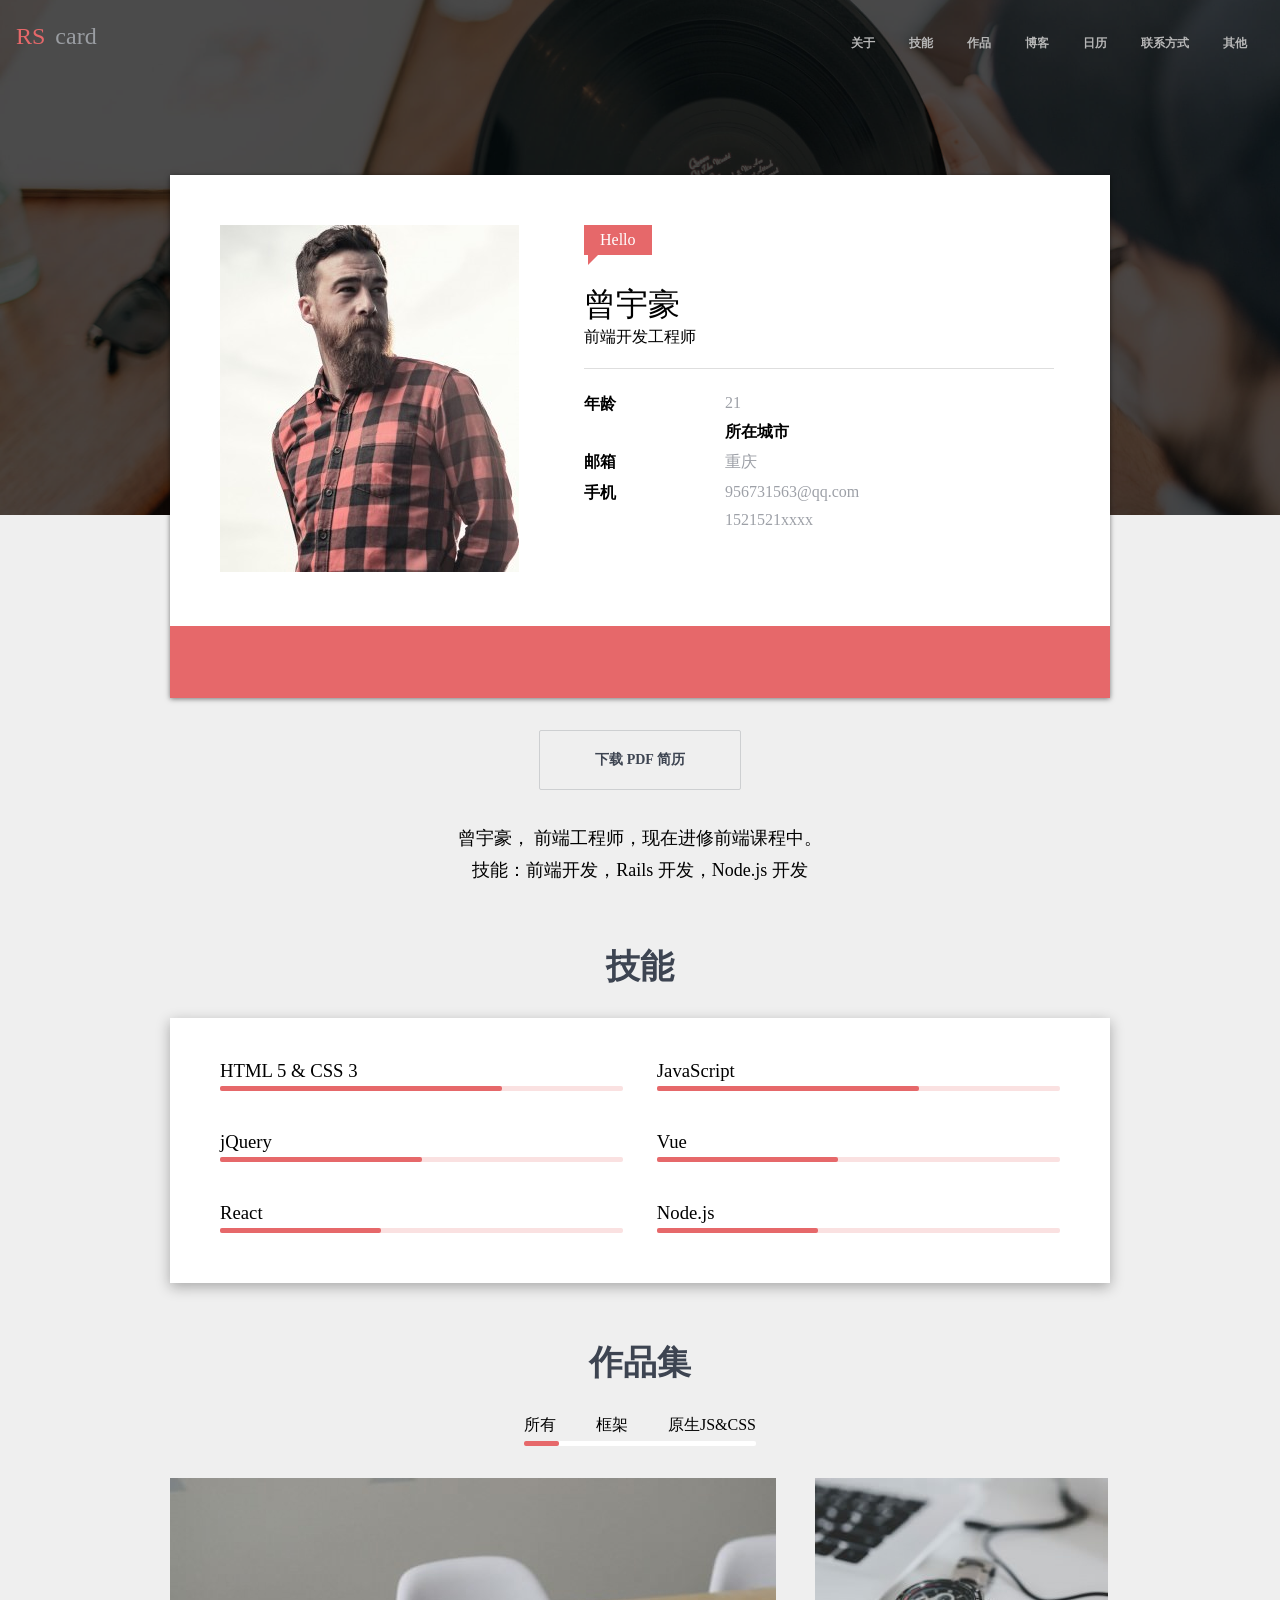
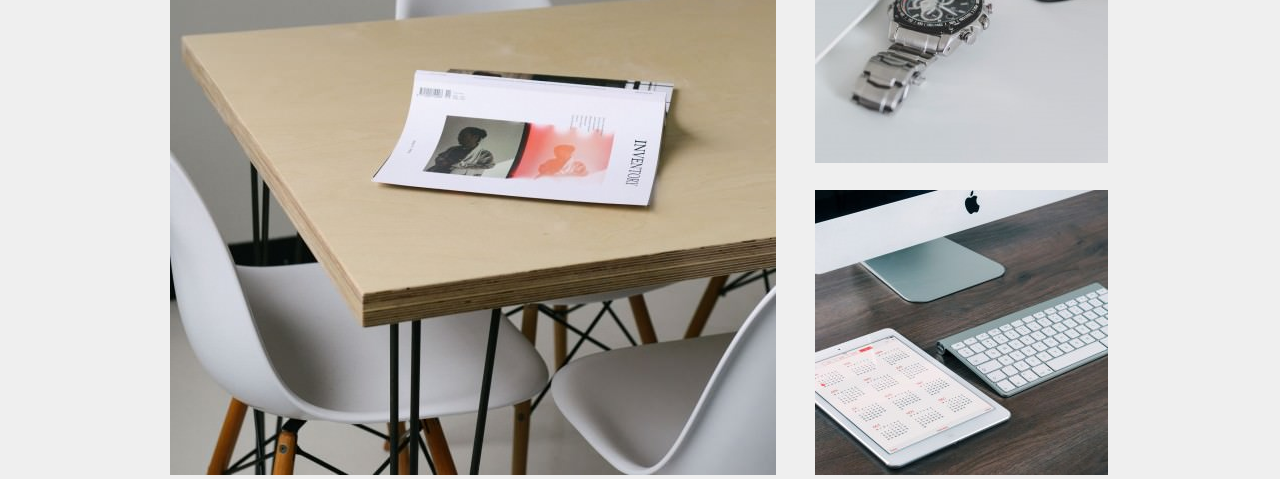
==== resume.html @ 3b43eb96 "resume" ====
<!DOCTYPE html>
<html>
  <head>
    <title>曾宇豪的个人简历</title>
    <link rel="stylesheet" href="./css1.css">
    <script src="https://at.alicdn.com/t/font_741392_06iibopbn0lq.js"></script>
    <style type="text/css">
      .icon {
         width: 1em; height: 1em;
         vertical-align: -0.15em;
         fill: currentColor;
         overflow: hidden;
      
      }
  </style>

  
  </head>
  <body>
      
    <div class="topNavBar ">
      <div class="inner clearfix">
      <a class="logo" href="#" alt="logo" style="float: left; ">
        <span class="rs">RS</span>
        <span class="card">card</span>
      </a>
      <nav style="float: right;">
        <ul class="clearfix">
          <li><a href="#">关于</a></li>
          <li><a href="#">技能</a></li>
          <li><a href="#">作品</a></li>
          <li><a href="#">博客</a></li>
          <li><a href="#">日历</a></li>
          <li><a href="#">联系方式</a></li>
          <li><a href="#">其他</a></li>
        </ul>
      </nav>
    </div>
    </div>
    
    <div class="banner">
      <div class="mask"></div>
    </div>
   
    <main>
      <div class="usercard">
        <div class="pictureAndText clearfix">
          <div class="picture">
            <img src="./avatar.jpg" alt="头像" >
          </div>
          <div class="text">
            <div class="profile">
              <span class="welcome">Hello
                <span class="triangle"></span>
              </span>

              <h1>曾宇豪</h1>
              <p>前端开发工程师</p>
              <hr>
              <dl class="clearfix">
                <dt>年龄</dt>
                <dd>21</dd>
                <dt>所在城市</dt>
                <dd>重庆</dd>
                <dt>邮箱</dt>
                <dd>956731563@qq.com</dd>
                <dt>手机</dt>
                <dd>1521521xxxx</dd>
              </dl>
            </div>
          </div>
        </div>
        <footer class="media">
          
             
          <a href="#">
            <svg class="icon" aria-hidden="true">
              <use xlink:href="#icon-weixin"></use>
          </svg></a>
          <a href="#">
            <svg class="icon" aria-hidden="true">
              <use xlink:href="#icon-github1"></use>
          </svg></a>
          <a href="#">
            <svg class="icon" aria-hidden="true">
              <use xlink:href="#icon-weibo"></use>
          </svg></a>
          
          
        </footer>
      </div>
      <div class="downloadA">
          <a class="dowenland" href="./rs-cover.jpg" target="_blank" download="">下载 PDF 简历</a>
      </div>

      

      <p class="introduce">
        曾宇豪， 前端工程师，现在进修前端课程中。<br>
        技能：前端开发，Rails 开发，Node.js 开发
      </p>

    </main>
    <section class="skills">
      <h2>技能</h2>
      <ol class="clearfix">
        <li>
          <h3>HTML 5 &amp; CSS 3</h3>
          <div class="progress">
            <div class="progress-inner"></div>
          </div>
        </li>
        <li>
            <h3>JavaScript</h3>
            <div class="progress">
              <div class="progress-inner"  style="width:65%;"></div>
            </div>
        </li>
        <li>
            <h3>jQuery</h3>
            <div class="progress">
                <div class="progress-inner" style="width:50%;"></div>
            </div>
        </li>
        <li>
            <h3>Vue</h3>
            <div class="progress">
                  <div class="progress-inner" style="width:45%;"></div>
            </div>
        </li>
        <li>
            <h3>React</h3>
            <div class="progress">
                    <div class="progress-inner" style="width:40%;"></div>
            </div>
        </li>
        <li>
            <h3>Node.js</h3>
            <div class="progress">
            <div class="progress-inner" style="width:40%"></div>
            </div>
        </li>
      </ol>
    </section>
    <section class="protfolio">
      <h2>作品集</h2>
      <nav>
          <ol class="clearfix">
              <li id="portfolio1">所有</li>
              <li id="portfolio2">框架</li>
              <li id="portfolio3">原生JS&amp;CSS</li>
            </ol>
            <div id="portfolioBar" class="bar state-1">
              <div class="bar-inner"></div>
            </div>
          </nav>
          <script>
            portfolio1.onclick= function(){
              portfolioBar.className = 'bar state-1'
            }
            portfolio2.onclick= function(){
              portfolioBar.className = 'bar state-2'
            }
            portfolio3.onclick= function(){
              portfolioBar.className = 'bar state-3'
            }
          </script>

      <div class="works">
        <div class="big">
          <img src="./1.jpg" alt="作品1">
        </div>
        <div class="small1">
          <img src="./2.jpg" alt="作品2">
        </div>
        <div class="small2">
          <img src="./3.jpg" alt="作品3">
        </div>
      </div>

    </section>
  </body>
</html>
---- css1.css ----
body {
  background: #efefef;
  color: black
  ;
  margin: 0;
}
*{
  margin: 0;
  padding: 0;
  font-weight: normal;
  list-style: none
}
a {
  
  text-decoration: none;
}
.clearfix::after {
  content: '';
  display: block;
  clear: both;
}

.topNavBar {
  padding: 20px 0px 20px 0px;
  position: fixed;
  top: 0;
  left: 0;
  width: 100%;
}
.inner{
  padding: 0 16px;
}

.topNavBar  nav {
  padding-top: 7px;
}
.topNavBar  nav > ul {
  list-style: none;
  margin: 0;
  padding: 0;
}
.topNavBar  nav > ul > li {
  float: left;
  margin-left: 17px;
  margin-right: 17px;
}
.topNavBar  nav > ul > li > a {
  font-size: 12px;
  color: #b7b7b7;
  font-weight: bold;
  border-top: 3px solid transparent;
  border-bottom: 3px solid transparent;
  padding-top: 5px;
  padding-bottom: 5px;
  display: block;
}
.topNavBar  nav > ul > li > a:hover {
  border-bottom: 3px solid #e06567;
}

.topNavBar .logo {
  font-size: 24px;
  font-family: 'Arial Black';
  padding-top: 3px;
  padding-bottom: 4px;
}
.topNavBar .logo .rs {
  margin-right: 4px;
  color: #e6686a;
}
.topNavBar .logo .card {
  color: #9a9da2;
}
  .banner {
      height: 515px;
      background-image: url(./rs-cover.jpg);
      background-position: center center;
      background-size: cover;
      
    
      
}
.banner .mask{
  height: 515px;
  background-color: rgba(0,0,0,0.7);


}
.usercard{
  
max-width: 940px;
  margin: 0 auto;
  box-shadow: 0px 1px 5px 0px rgba(0, 0, 0, 0.5);
  
}  
body main{
  margin-top:-340px
}
.welcome{
  background-color: #e6686a;
  color: white;
  display: inline-block;
  padding: 4px 16px;
  line-height: 22px;
  position: relative;
  margin-bottom: 10px;
  
  
}
.welcome .triangle{
  display: block;
    width: 0;
    height: 0;
    border-top: 10px solid #e6686a;
    border-right: 10px solid transparent;
    position: absolute;
    left: 4px;
    top: 100%;

  }
  .usercard .picture{
    float: left;
  }
  .usercard .text{
    float: left;
    margin-left: 65px;
    width: 470px;
  }
  .pictureAndText{
    padding: 50px;
    background-color: white;
  }
  h1{
    margin-top: 18px;
  }
 
  hr{
    margin: 20px 0;
    height: 0;
    border: none;
    border-top: 1px solid #dedede;
  }
  .usercard dl dt {
    float: left;
    margin: 4.5px 0;
  }
  .usercard dl dd {
    float: right;
    margin: 5px 0;

  }
  .usercard dl dt{
    width: 30%;
    font-weight: bold;
  }
  .usercard dl dd{
    width: 70%;
    color: #9da0a7;

  }
  .usercard .media{
    background-color: #e6686a;
    text-align: center;
    
  }
  .usercard .media >a{
    
    display: inline-block;
    width: 40px;
    line-height: 30px;
    padding: 5px 0;
    border-radius: 50%;
    margin: 16px;
    vertical-align: top;

  }
  .usercard .media >a:hover{
    background: #cf505f;
  }
  .usercard svg{
    width: 30px;
    height: 30px;
    fill: white;
    vertical-align: top;

  }
  body>main .dowenland{
    font-size: 14px;
    line-height: 16px;
    padding: 21px 55px;
    display: inline-block;
    border: 1px solid #cdcfd1;
    margin: 32px 0;
    color: #3d4451;
    font-weight: bold;
    border-radius: 2px;
    transition: box-shadow 0.3s;
  }
  .downloadA{
    text-align: center;
  }
  body>main .dowenland:hover{
    box-shadow: 0px 4px 13px 0px rgba(0, 0, 0, 0.3);

  }
  body .introduce{
    text-align: center;
    font-family: fkaiti;
    font-size: 18px;
    line-height: 1.8;
    text-align: center;
    margin: auto auto;
    
  }
  .skills{
    max-width: 940px;
    margin-left: auto;
    margin-right: auto;
    margin-top: 60px
  
  }
  .skills h2,
  .protfolio h2{
    text-align: center;
    color: #3d4451;
    font-size: 34px;
    line-height: 1.2;
    font-weight: 600;
  }
  .skills ol{
    background-color: white;
    box-shadow: 0px 4px 13px 0px rgba(0, 0, 0, 0.3);
    padding: 42px 50px 10px;
    margin-top: 30px  

  }
  .skills ol li {
    float: left;
    width: 48%;
    box-sizing: border-box;
    padding-left: 0px;
    

  }
  .skills ol li:nth-child(even){
    float: right;
  }
  .skills ol li .progress{
    height: 5px;
    background-color: #fae1e1;
    border-radius:2px;
    margin: 4px 0 40px;
  }
  .skills ol li .progress .progress-inner{
    height: 100%;
    width: 70%;
    border-radius:2px;
    background-color: #e6686a;
  }
  .protfolio{
    text-align: center;
    max-width: 940px;
    margin-top: 60px;
    margin-left: auto;
    margin-right: auto;
  }
  .protfolio nav {
    text-align: center;
    display: inline-block;
    vertical-align: top;
    margin-top: 32px;
    margin-bottom: 32px
  }
  section   .protfolio nav ol{
    max-width: 940px;
    margin: 0 auto;
    display: inline-block;
    vertical-align: top;
    border: 1px solid #000;
  }
  section.protfolio nav ol li{
    float: left;
    margin-left: 40px;
    cursor: pointer;
    
  }
  section.protfolio nav ol li:nth-child(1){
    margin-left: 0
  }
  
  section.protfolio nav .bar{
    height: 5px;
    background-color: white;
    border-radius: 2px;
  }
  section.protfolio nav .bar .bar-inner{
    height: 100%;
    background-color: #e6686a;
    border-radius: 2px;
    margin-top: 5px;
    transition: all 0.3s
  }
  .protfolio>nav .bar.state-1 .bar-inner{
    margin-left: 0;
    width: 35px;
  }
  .protfolio>nav .bar.state-2 .bar-inner{
    margin-left: 72px;
    width: 35px;
  }
  .protfolio>nav .bar.state-3 .bar-inner{
    margin-left: 145px;
    width: 90px;
  }
  section .works{
      position: relative;
      

  }
  section .works>div{
      position: absolute;
      margin-bottom: 50px;
      
  } 
  section .works .big{
    top: 0%;
    left: px;


  }
  section .works .small1{
    top: 0%;
    left: 645px;
  }
  section .works .small2{
    top: 312px;
    left:645px;
  }
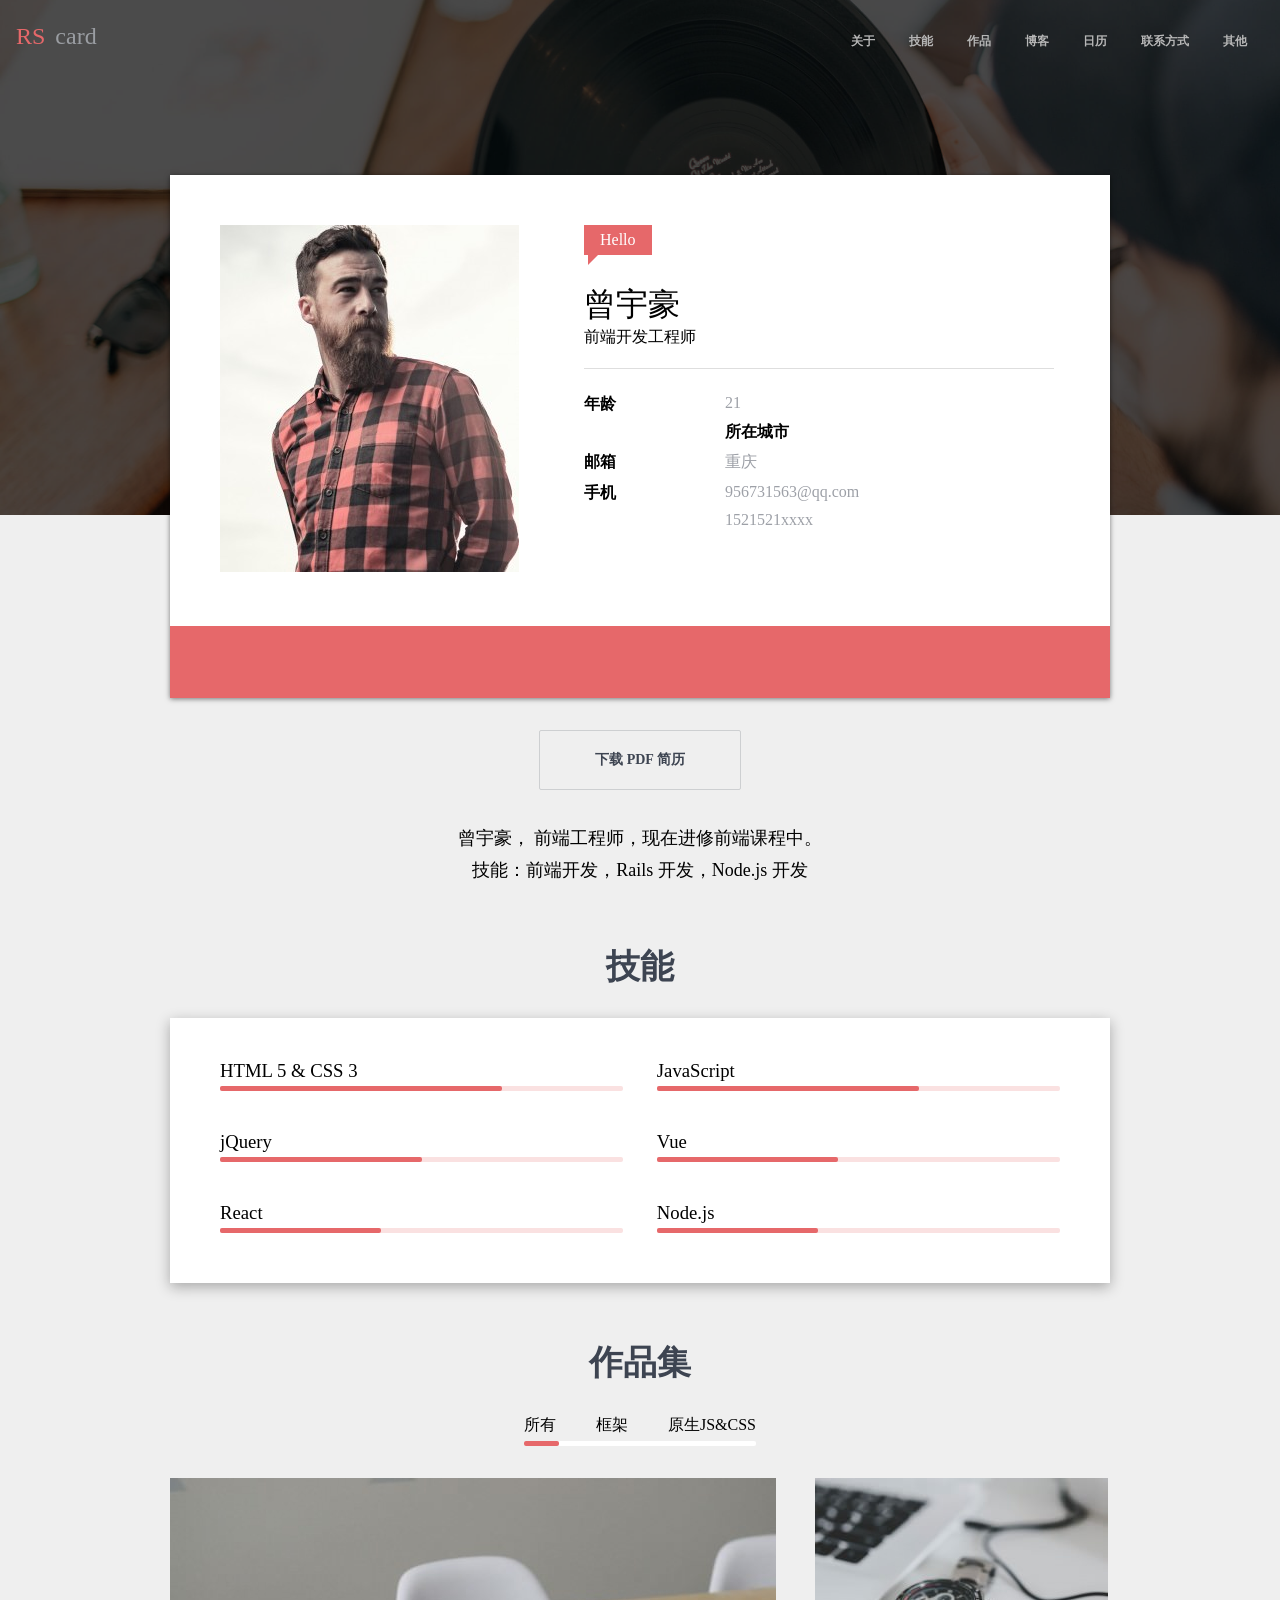
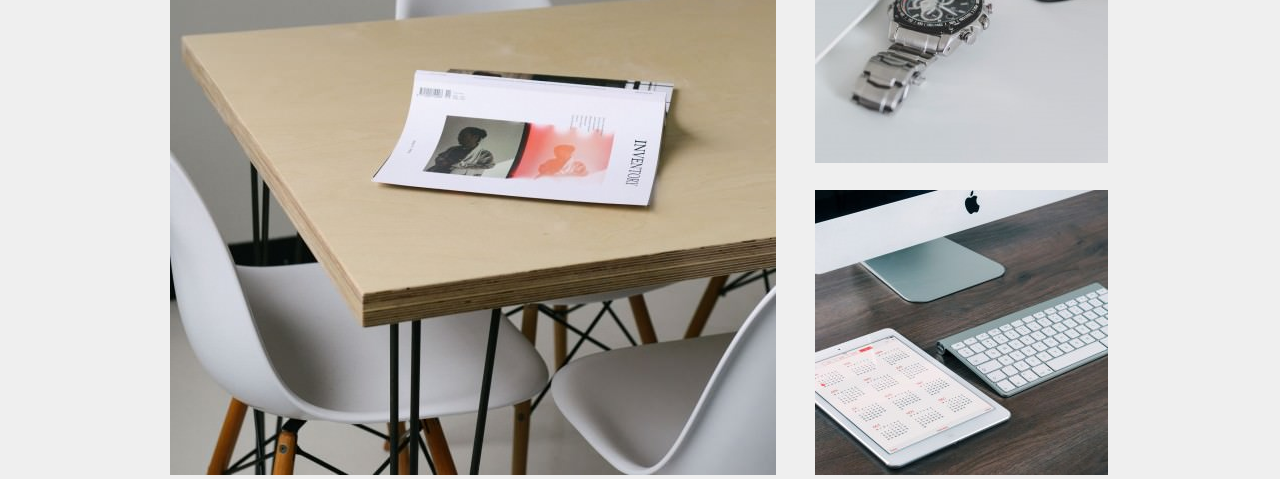
==== commit 6d81ab8e: "navbar,scroll" ====
--- a/resume.html
+++ b/resume.html
@@ -2,7 +2,8 @@
 <html>
   <head>
     <title>曾宇豪的个人简历</title>
-    <link rel="stylesheet" href="./css1.css">
+    <link rel="stylesheet" href="./style.css">
+    <link rel="stylesheet" href="./loading.css">
     <script src="https://at.alicdn.com/t/font_741392_06iibopbn0lq.js"></script>
     <style type="text/css">
       .icon {
@@ -10,29 +11,57 @@
          vertical-align: -0.15em;
          fill: currentColor;
          overflow: hidden;
-      
+      }
+      .site-wlecome{
+        display: none;
+        position: fixed;
+        top: 0;left:0;width: 100%;height: 100%;
+        background: grey;
+        z-index: 2;
+        justify-content: center;
+        align-items: center;
+        
+        }
+      .site-wlecome.active{
+        display: flex;
       }
   </style>
 
   
   </head>
   <body>
-      
-    <div class="topNavBar ">
+    <div id="siteWelcome" class="site-wlecome active">
+      <div class="loading"></div>
+    </div>
+    <div id="topNavBar" class="topNavBar">
       <div class="inner clearfix">
       <a class="logo" href="#" alt="logo" style="float: left; ">
         <span class="rs">RS</span>
         <span class="card">card</span>
       </a>
-      <nav style="float: right;">
+      <nav class="menu" style="float: right;">
         <ul class="clearfix">
-          <li><a href="#">关于</a></li>
-          <li><a href="#">技能</a></li>
-          <li><a href="#">作品</a></li>
-          <li><a href="#">博客</a></li>
-          <li><a href="#">日历</a></li>
-          <li><a href="#">联系方式</a></li>
-          <li><a href="#">其他</a></li>
+          <li  ><a href="#siteAbout">关于</a></li>
+          <li  ><a href="#siteSkill">技能</a><ul  class="submenu ">
+            <li>HTML/CSS</li>
+            <li>JavaScript</li>
+            <li>Vue</li>
+          </ul></li>
+          <li  ><a  href="#siteWork">作品</a>
+          <ul  class="submenu ">
+            <li>作品1</li>
+            <li>作品2</li>
+            <li>作品3</li>
+          </ul></li>
+          <li  ><a  href="#siteBlog">博客</a>
+          <ul  class="submenu ">
+            <li>博客1</li>
+            <li>博客2</li>
+            <li>博客3</li>
+          </ul></li>
+          <li  ><a href="#siteCalendar">日历</a></li>
+          <li  ><a href="#siteContact">联系方式</a></li>
+          <li  ><a href="#siteOthers">其他</a></li>
         </ul>
       </nav>
     </div>
@@ -43,10 +72,10 @@
     </div>
    
     <main>
-      <div class="usercard">
+      <div id="siteAbout" class="usercard">
         <div class="pictureAndText clearfix">
           <div class="picture">
-            <img src="./avatar.jpg" alt="头像" >
+            <img src="./img/avatar.jpg" alt="头像" >
           </div>
           <div class="text">
             <div class="profile">
@@ -90,7 +119,7 @@
         </footer>
       </div>
       <div class="downloadA">
-          <a class="dowenland" href="./rs-cover.jpg" target="_blank" download="">下载 PDF 简历</a>
+          <a class="dowenland" href="./img/rs-cover.jpg" target="_blank" download="">下载 PDF 简历</a>
       </div>
 
       
@@ -101,7 +130,7 @@
       </p>
 
     </main>
-    <section class="skills">
+    <section id="siteSkill" class="skills">
       <h2>技能</h2>
       <ol class="clearfix">
         <li>
@@ -142,7 +171,7 @@
         </li>
       </ol>
     </section>
-    <section class="protfolio">
+    <section id="siteWork" class="protfolio">
       <h2>作品集</h2>
       <nav>
           <ol class="clearfix">
@@ -168,16 +197,52 @@
 
       <div class="works">
         <div class="big">
-          <img src="./1.jpg" alt="作品1">
+          <img src="./img/1.jpg" alt="作品1">
         </div>
         <div class="small1">
-          <img src="./2.jpg" alt="作品2">
+          <img src="./img/2.jpg" alt="作品2">
         </div>
         <div class="small2">
-          <img src="./3.jpg" alt="作品3">
+          <img src="./img/3.jpg" alt="作品3">
         </div>
       </div>
 
     </section>
   </body>
-</html>+  <script>
+    setTimeout(function(){    //指定时间后调用函数
+    siteWelcome.classList.remove('active');
+    },1000)
+    
+    window.onscroll = function(){   //滚动时触发
+      if(window.scrollY >0){
+        topNavBar.classList.add('sticky')
+      }else{
+        topNavBar.classList.remove('sticky')
+      }
+    }
+
+    let liTags = document.querySelectorAll('nav.menu > ul >li')    //查询选择器所有
+    for(let i=0; i<liTags.length;i++) {
+      liTags[i].onmouseenter = function(x){     //当入时触发
+      x.currentTarget.classList.add('active')
+      }
+
+      liTags[i].onmouseleave = function(x){     //当移出触发
+      x.currentTarget.classList.remove('active')  
+      }
+    }
+    
+    let aTags = document.querySelectorAll('nav.menu > ul >li>a')
+    for(let i=0; i<aTags.length;i++) {
+      aTags[i].onclick = function(x){
+        x.preventDefault()                 //阻止原本作用
+        let a = x.currentTarget
+        let href = a.getAttribute('href')  //'#siteAboutb'
+        let element = document.querySelector(href)
+        let top = element.offsetTop        //元素顶边(页面顶部)
+        window.scrollTo(0, top - 80)       //滚动到指定位置
+      }
+    }
+</script>
+</html>
--- a/style.css
+++ b/style.css
@@ -0,0 +1,372 @@
+body {
+  background: #efefef;
+  color: black
+  ;
+  margin: 0;
+}
+*{
+  margin: 0;
+  padding: 0;
+  font-weight: normal;
+  list-style: none
+}
+a {
+  
+  text-decoration: none;
+}
+.clearfix::after {
+  content: '';
+  display: block;
+  clear: both;
+}
+
+.topNavBar {
+  padding: 20px 0px 20px 0px;
+  position: fixed;
+  z-index: 1;
+  top: 0;
+  left: 0;
+  width: 100%;
+  color: #b7b7b7;
+  transition: all 0.5s;
+
+}
+.topNavBar.sticky{
+  background: rgba(223, 226, 228, 0.9);  /*rgba(217,224,230,0.8)*/
+  padding: 10px 0;
+  box-shadow: 0 0 10px rgba(0, 0, 0, 0.75);
+  color: #3d4451;
+  border-radius: 0 0 8px 8px
+
+}
+.topNavBar .inner{
+  padding: 0 16px;
+}
+
+.topNavBar  nav {
+  padding-top: 5px;
+}
+.topNavBar  nav > ul {
+  list-style: none;
+  margin: 0;
+  padding: 0;
+}
+.topNavBar  nav > ul > li {
+  float: left;
+  margin-left: 17px;
+  margin-right: 17px;
+  position: relative;
+}
+.topNavBar  nav > ul > li > a {
+  font-size: 12px;
+  color: inherit;
+  font-weight: bold;
+  border-top: 3px solid transparent;
+  border-bottom: 3px solid transparent;
+  padding-top: 5px;
+  padding-bottom: 5px;
+  display: block;
+  position: relative;
+}
+.topNavBar  nav > ul > li.active > a::after{
+  content: '';
+  position: absolute;
+  display: block;
+  top: 100%;
+  left: 0%;
+  width:100%;
+  height: 3px;
+  background: #e06567;
+  animation: moveRight 0.5s;
+}
+@keyframes moveRight{
+  0%{width:0;}
+  100%{width:100%}
+}
+.topNavBar .submenu{
+  display: none;
+  position: absolute;
+  margin-top: 2px;
+  top:100%;
+  right: 0;
+  background-color:white;
+  color: #3d4451;
+  border-radius: 3px;
+  box-shadow: 0 0 5px rgba(0, 0, 0, 0.5)
+}
+.topNavBar li.active .submenu{
+  display: block;
+  animation: submenumove 0.2s;
+}
+@keyframes submenumove{
+  0%{margin-right: 100%}
+  100%{margin-right: 0%}
+}
+.topNavBar .submenu li{
+  white-space: nowrap;
+  padding: 5px 10px;
+}
+
+
+.topNavBar .logo {
+  font-size: 24px;
+  font-family: 'Arial Black';
+  padding-top: 3px;
+  padding-bottom: 4px;
+}
+.topNavBar .logo .rs {
+  margin-right: 4px;
+  color: #e6686a;
+}
+.topNavBar .logo .card {
+  color: #9a9da2;
+}
+.banner {
+      height: 515px;
+      background-image: url(./img/rs-cover.jpg);
+      background-position: center center;
+      background-size: cover;
+}
+.banner .mask{
+  height: 515px;
+  background-color: rgba(0,0,0,0.7);
+}
+.usercard{
+  max-width: 940px;
+  margin: 0 auto;
+  box-shadow: 0px 1px 5px 0px rgba(0, 0, 0, 0.5);
+  
+}  
+body main{
+  margin-top:-340px
+}
+.usercard .welcome{
+  background-color: #e6686a;
+  color: white;
+  display: inline-block;
+  padding: 4px 16px;
+  line-height: 22px;
+  position: relative;
+  margin-bottom: 10px;
+}
+.usercard .welcome .triangle{
+  display: block;
+    width: 0;
+    height: 0;
+    border-top: 10px solid #e6686a;
+    border-right: 10px solid transparent;
+    position: absolute;
+    left: 4px;
+    top: 100%;
+  }
+  .usercard .picture{
+    float: left;
+  }
+  .usercard .text{
+    float: left;
+    margin-left: 65px;
+    width: 470px;
+  }
+  .usercard .pictureAndText{
+    padding: 50px;
+    background-color: white;
+  }
+  h1{
+    margin-top: 18px;
+  }
+ 
+  hr{
+    margin: 20px 0;
+    height: 0;
+    border: none;
+    border-top: 1px solid #dedede;
+  }
+  .usercard dl dt {
+    float: left;
+    margin: 4.5px 0;
+  }
+  .usercard dl dd {
+    float: right;
+    margin: 5px 0;
+
+  }
+  .usercard dl dt{
+    width: 30%;
+    font-weight: bold;
+  }
+  .usercard dl dd{
+    width: 70%;
+    color: #9da0a7;
+
+  }
+  .usercard .media{
+    background-color: #e6686a;
+    text-align: center;
+    
+  }
+  .usercard .media >a{
+    
+    display: inline-block;
+    width: 40px;
+    line-height: 30px;
+    padding: 5px 0;
+    border-radius: 50%;
+    margin: 16px;
+    vertical-align: top;
+
+  }
+  .usercard .media >a:hover{
+    background: #cf505f;
+  }
+  .usercard svg{
+    width: 30px;
+    height: 30px;
+    fill: white;
+    vertical-align: top;
+
+  }
+  body>main .dowenland{
+    font-size: 14px;
+    line-height: 16px;
+    padding: 21px 55px;
+    display: inline-block;
+    border: 1px solid #cdcfd1;
+    margin: 32px 0;
+    color: #3d4451;
+    font-weight: bold;
+    border-radius: 2px;
+    transition: box-shadow 0.3s;
+  }
+  .downloadA{
+    text-align: center;
+  }
+  body>main .dowenland:hover{
+    box-shadow: 0px 4px 13px 0px rgba(0, 0, 0, 0.3);
+
+  }
+  .introduce{
+    text-align: center;
+    font-family: fkaiti;
+    font-size: 18px;
+    line-height: 1.8;
+    text-align: center;
+    margin: auto auto;
+    
+  }
+  .skills{
+    max-width: 940px;
+    margin-left: auto;
+    margin-right: auto;
+    margin-top: 60px
+  
+  }
+  .skills h2,
+  .protfolio h2{
+    text-align: center;
+    color: #3d4451;
+    font-size: 34px;
+    line-height: 1.2;
+    font-weight: 600;
+  }
+  .skills ol{
+    background-color: white;
+    box-shadow: 0px 4px 13px 0px rgba(0, 0, 0, 0.3);
+    padding: 42px 50px 10px;
+    margin-top: 30px  
+
+  }
+  .skills ol li {
+    float: left;
+    width: 48%;
+    box-sizing: border-box;
+    padding-left: 0px;
+    
+
+  }
+  .skills ol li:nth-child(even){
+    float: right;
+  }
+  .skills ol li .progress{
+    height: 5px;
+    background-color: #fae1e1;
+    border-radius:2px;
+    margin: 4px 0 40px;
+  }
+  .skills ol li .progress .progress-inner{
+    height: 100%;
+    width: 70%;
+    border-radius:2px;
+    background-color: #e6686a;
+  }
+  .protfolio{
+    text-align: center;
+    max-width: 940px;
+    margin-top: 60px;
+    margin-left: auto;
+    margin-right: auto;
+  }
+  .protfolio nav {
+    text-align: center;
+    display: inline-block;
+    vertical-align: top;
+    margin-top: 32px;
+    margin-bottom: 32px
+  }
+  section .protfolio nav ol{
+    max-width: 940px;
+    margin: 0 auto;
+    display: inline-block;
+    vertical-align: top;
+    border: 1px solid #000;
+  }
+  section.protfolio nav ol li{
+    float: left;
+    margin-left: 40px;
+    cursor: pointer;
+  }
+  section.protfolio nav ol li:nth-child(1){
+    margin-left: 0
+  }
+  section.protfolio nav .bar{
+    height: 5px;
+    background-color: white;
+    border-radius: 2px;
+  }
+  section.protfolio nav .bar .bar-inner{
+    height: 100%;
+    background-color: #e6686a;
+    border-radius: 2px;
+    margin-top: 5px;
+    transition: all 0.3s
+  }
+  .protfolio>nav .bar.state-1 .bar-inner{
+    margin-left: 0;
+    width: 35px;
+  }
+  .protfolio>nav .bar.state-2 .bar-inner{
+    margin-left: 72px;
+    width: 35px;
+  }
+  .protfolio>nav .bar.state-3 .bar-inner{
+    margin-left: 145px;
+    width: 90px;
+  }
+  section .works{
+      position: relative;
+  }
+  section .works>div{
+      position: absolute;
+      margin-bottom: 50px;
+  } 
+  section .works .big{
+    top: 0%;
+    left: px;
+  }
+  section .works .small1{
+    top: 0%;
+    left: 645px;
+  }
+  section .works .small2{
+    top: 312px;
+    left:645px;
+  }
--- a/loading.css
+++ b/loading.css
@@ -0,0 +1,29 @@
+.loading{
+  position: relative;
+  width:200px;
+  height: 200px;
+}
+.loading::before,.loading::after{
+  content:'';
+  position: absolute;
+  width:100px;
+  height: 100px;
+  border-radius:50%;  
+  top:0;
+  left:0;
+  bottom:0;
+  right:0;
+  margin:auto;
+  animation: s 1.5s linear infinite;
+   
+}
+.loading::after{
+  animation-delay: 0.75s;
+}
+@keyframes s{
+  0%{
+    width:0px;height:0px;opacity:1;background: black;
+  }
+  100%{
+    width：100px；height:100px;opacity:0;
+ }}
